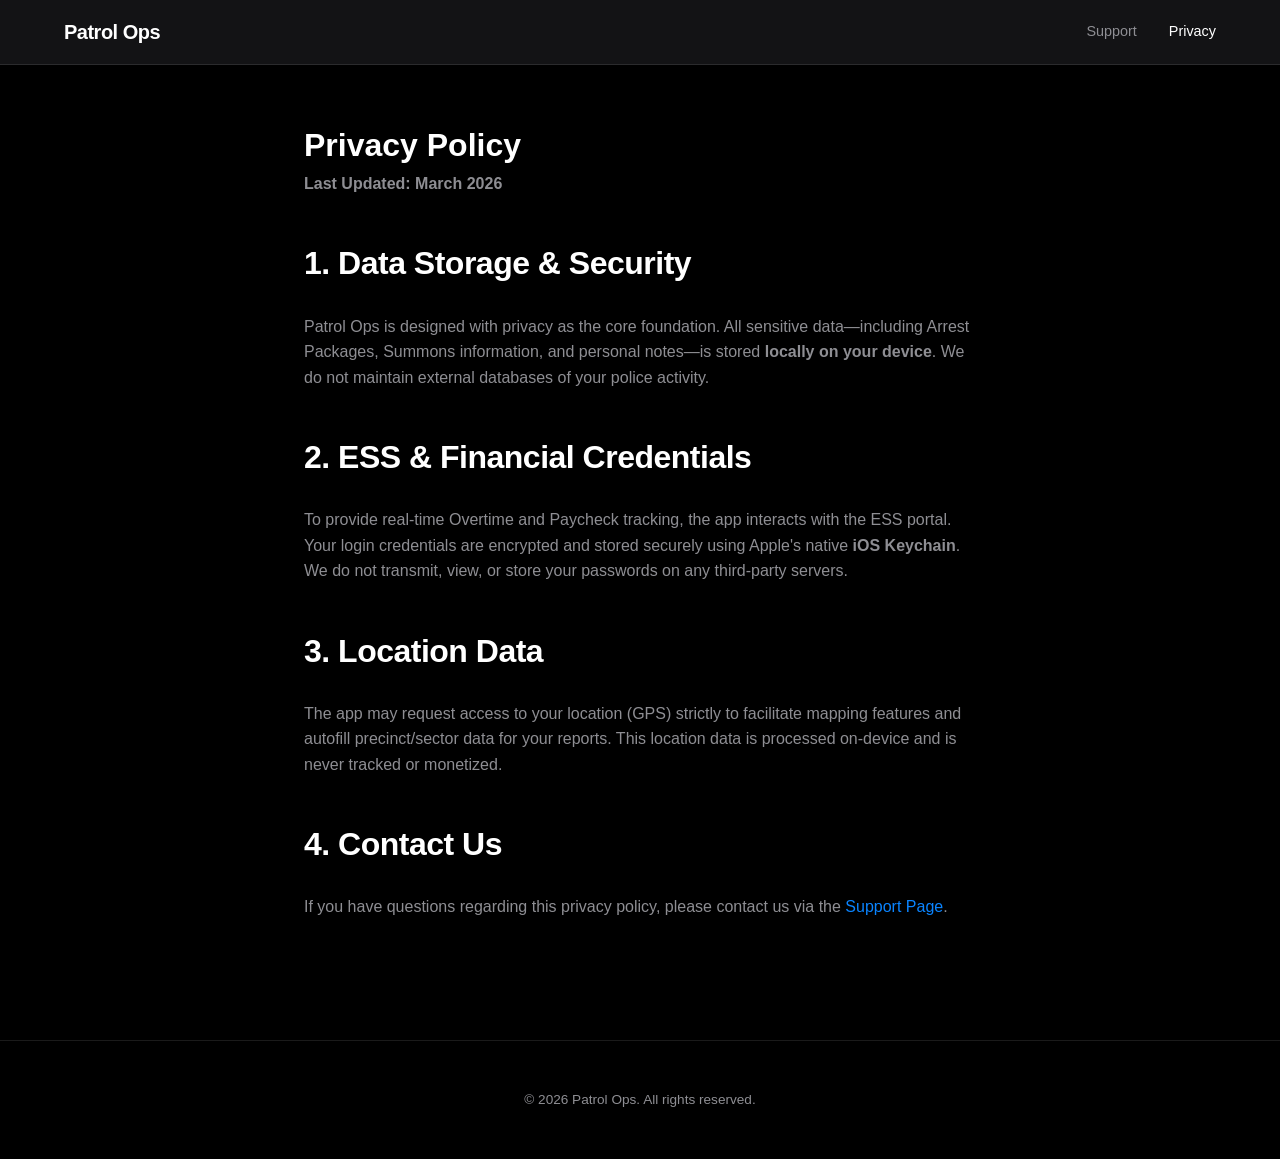
==== privacy.html @ f9f4a489 "Add privacy policy page" ====
<!DOCTYPE html>
<html lang="en">
<head>
    <meta charset="UTF-8">
    <meta name="viewport" content="width=device-width, initial-scale=1.0">
    <title>Privacy Policy | Patrol Ops</title>
    <link rel="stylesheet" href="styles.css">
</head>
<body>

    <nav>
        <div class="logo"><a href="index.html" style="color: white;">Patrol Ops</a></div>
        <div class="nav-links">
            <a href="support.html">Support</a>
            <a href="privacy.html" style="color: white;">Privacy</a>
        </div>
    </nav>

    <main class="section-container">
        <h1>Privacy Policy</h1>
        <p><strong>Last Updated: March 2026</strong></p>
        
        <br>

        <h2>1. Data Storage & Security</h2>
        <p>Patrol Ops is designed with privacy as the core foundation. All sensitive data—including Arrest Packages, Summons information, and personal notes—is stored <strong>locally on your device</strong>. We do not maintain external databases of your police activity.</p>

        <br>

        <h2>2. ESS & Financial Credentials</h2>
        <p>To provide real-time Overtime and Paycheck tracking, the app interacts with the ESS portal. Your login credentials are encrypted and stored securely using Apple's native <strong>iOS Keychain</strong>. We do not transmit, view, or store your passwords on any third-party servers.</p>

        <br>

        <h2>3. Location Data</h2>
        <p>The app may request access to your location (GPS) strictly to facilitate mapping features and autofill precinct/sector data for your reports. This location data is processed on-device and is never tracked or monetized.</p>

        <br>

        <h2>4. Contact Us</h2>
        <p>If you have questions regarding this privacy policy, please contact us via the <a href="support.html">Support Page</a>.</p>
    </main>

    <footer>
        <p>&copy; 2026 Patrol Ops. All rights reserved.</p>
    </footer>

</body>
</html>
---- styles.css ----
/* --- GLOBAL VARIABLES --- */
:root {
    --bg-color: #000000;
    --card-bg: #1c1c1e;
    --text-primary: #ffffff;
    --text-secondary: #8e8e93;
    --accent-blue: #0a84ff;
    --accent-green: #34c759;
    --nav-blur: rgba(28, 28, 30, 0.7);
}

/* --- RESET & TYPOGRAPHY --- */
* {
    margin: 0;
    padding: 0;
    box-sizing: border-box;
}

body {
    font-family: -apple-system, BlinkMacSystemFont, "Segoe UI", Roboto, Helvetica, Arial, sans-serif;
    background-color: var(--bg-color);
    color: var(--text-primary);
    line-height: 1.6;
    -webkit-font-smoothing: antialiased;
}

a {
    color: var(--accent-blue);
    text-decoration: none;
    transition: opacity 0.2s ease;
}

a:hover {
    opacity: 0.8;
}

/* --- NAVIGATION --- */
nav {
    position: fixed;
    top: 0;
    width: 100%;
    padding: 1rem 5%;
    display: flex;
    justify-content: space-between;
    align-items: center;
    background-color: var(--nav-blur);
    backdrop-filter: blur(20px);
    -webkit-backdrop-filter: blur(20px);
    z-index: 1000;
    border-bottom: 1px solid rgba(255, 255, 255, 0.1);
}

.logo {
    font-size: 1.25rem;
    font-weight: 700;
    letter-spacing: -0.5px;
    color: var(--text-primary);
}

.nav-links {
    display: flex;
    gap: 2rem;
}

.nav-links a {
    color: var(--text-secondary);
    font-size: 0.9rem;
    font-weight: 500;
}

.nav-links a:hover {
    color: var(--text-primary);
}

/* --- HERO SECTION --- */
.hero {
    margin-top: 120px;
    padding: 0 5%;
    text-align: center;
    display: flex;
    flex-direction: column;
    align-items: center;
}

.hero h1 {
    font-size: 3.5rem;
    font-weight: 800;
    letter-spacing: -1.5px;
    margin-bottom: 1rem;
    line-height: 1.1;
}

.hero p {
    font-size: 1.25rem;
    color: var(--text-secondary);
    max-width: 600px;
    margin-bottom: 2.5rem;
}

.download-btn {
    display: inline-block;
    background-color: var(--text-primary);
    color: var(--bg-color);
    padding: 12px 24px;
    border-radius: 30px;
    font-weight: 600;
    font-size: 1rem;
    margin-bottom: 4rem;
}

.download-btn:hover {
    opacity: 0.9;
    color: var(--bg-color);
}

.hero-mockup-container {
    max-width: 800px;
    width: 100%;
    margin: 0 auto;
}

.hero-mockup-container img {
    width: 100%;
    height: auto;
    border-radius: 20px;
    box-shadow: 0 20px 40px rgba(0,0,0,0.5);
}

/* --- CONTENT SECTIONS --- */
.section-container {
    max-width: 800px;
    margin: 120px auto;
    padding: 0 5%;
}

.section-container h2 {
    font-size: 2rem;
    margin-bottom: 1.5rem;
    letter-spacing: -0.5px;
}

.section-container p {
    color: var(--text-secondary);
    margin-bottom: 1rem;
}

/* --- FEATURES GRID --- */
.features-grid {
    display: grid;
    grid-template-columns: repeat(auto-fit, minmax(250px, 1fr));
    gap: 2rem;
    margin-top: 4rem;
}

.feature-card {
    background-color: var(--card-bg);
    padding: 2rem;
    border-radius: 16px;
    text-align: left;
}

.feature-card h3 {
    margin-bottom: 0.5rem;
    font-size: 1.2rem;
}

/* --- FOOTER --- */
footer {
    text-align: center;
    padding: 3rem 5%;
    border-top: 1px solid rgba(255, 255, 255, 0.1);
    color: var(--text-secondary);
    font-size: 0.85rem;
    margin-top: 4rem;
}

/* --- RESPONSIVE --- */
@media (max-width: 768px) {
    .hero h1 { font-size: 2.5rem; }
    .hero p { font-size: 1.1rem; }
}
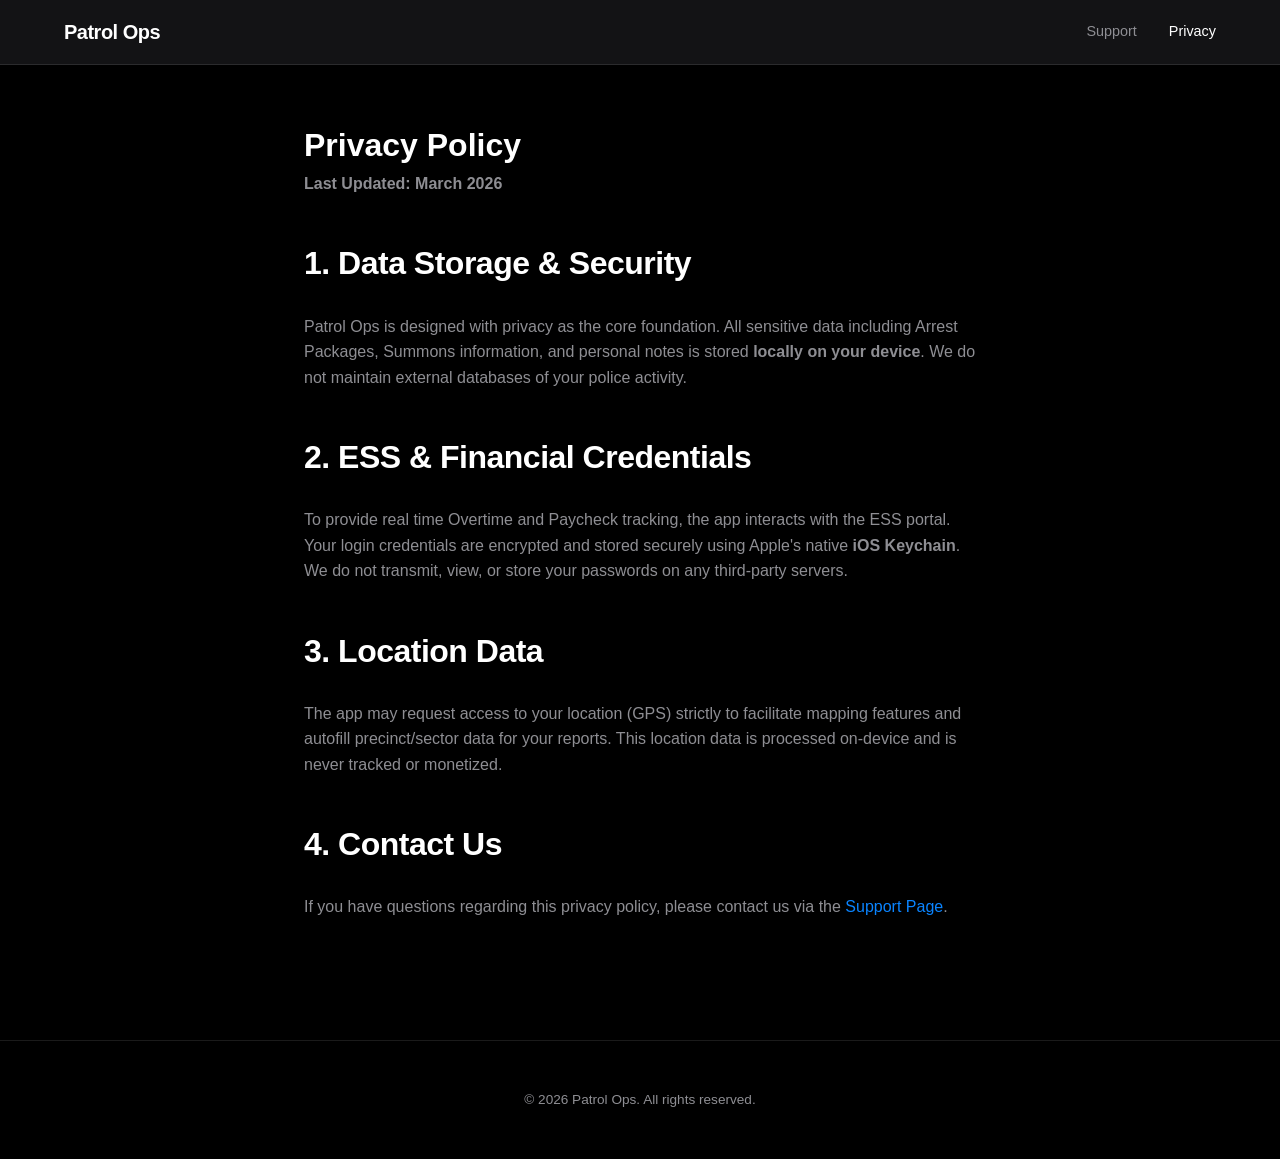
==== commit 9b79c2e6: "Fix grammar and punctuation in privacy.html" ====
--- a/privacy.html
+++ b/privacy.html
@@ -23,12 +23,12 @@
         <br>
 
         <h2>1. Data Storage & Security</h2>
-        <p>Patrol Ops is designed with privacy as the core foundation. All sensitive data—including Arrest Packages, Summons information, and personal notes—is stored <strong>locally on your device</strong>. We do not maintain external databases of your police activity.</p>
+        <p>Patrol Ops is designed with privacy as the core foundation. All sensitive data including Arrest Packages, Summons information, and personal notes is stored <strong>locally on your device</strong>. We do not maintain external databases of your police activity.</p>
 
         <br>
 
         <h2>2. ESS & Financial Credentials</h2>
-        <p>To provide real-time Overtime and Paycheck tracking, the app interacts with the ESS portal. Your login credentials are encrypted and stored securely using Apple's native <strong>iOS Keychain</strong>. We do not transmit, view, or store your passwords on any third-party servers.</p>
+        <p>To provide real time Overtime and Paycheck tracking, the app interacts with the ESS portal. Your login credentials are encrypted and stored securely using Apple's native <strong>iOS Keychain</strong>. We do not transmit, view, or store your passwords on any third-party servers.</p>
 
         <br>
 
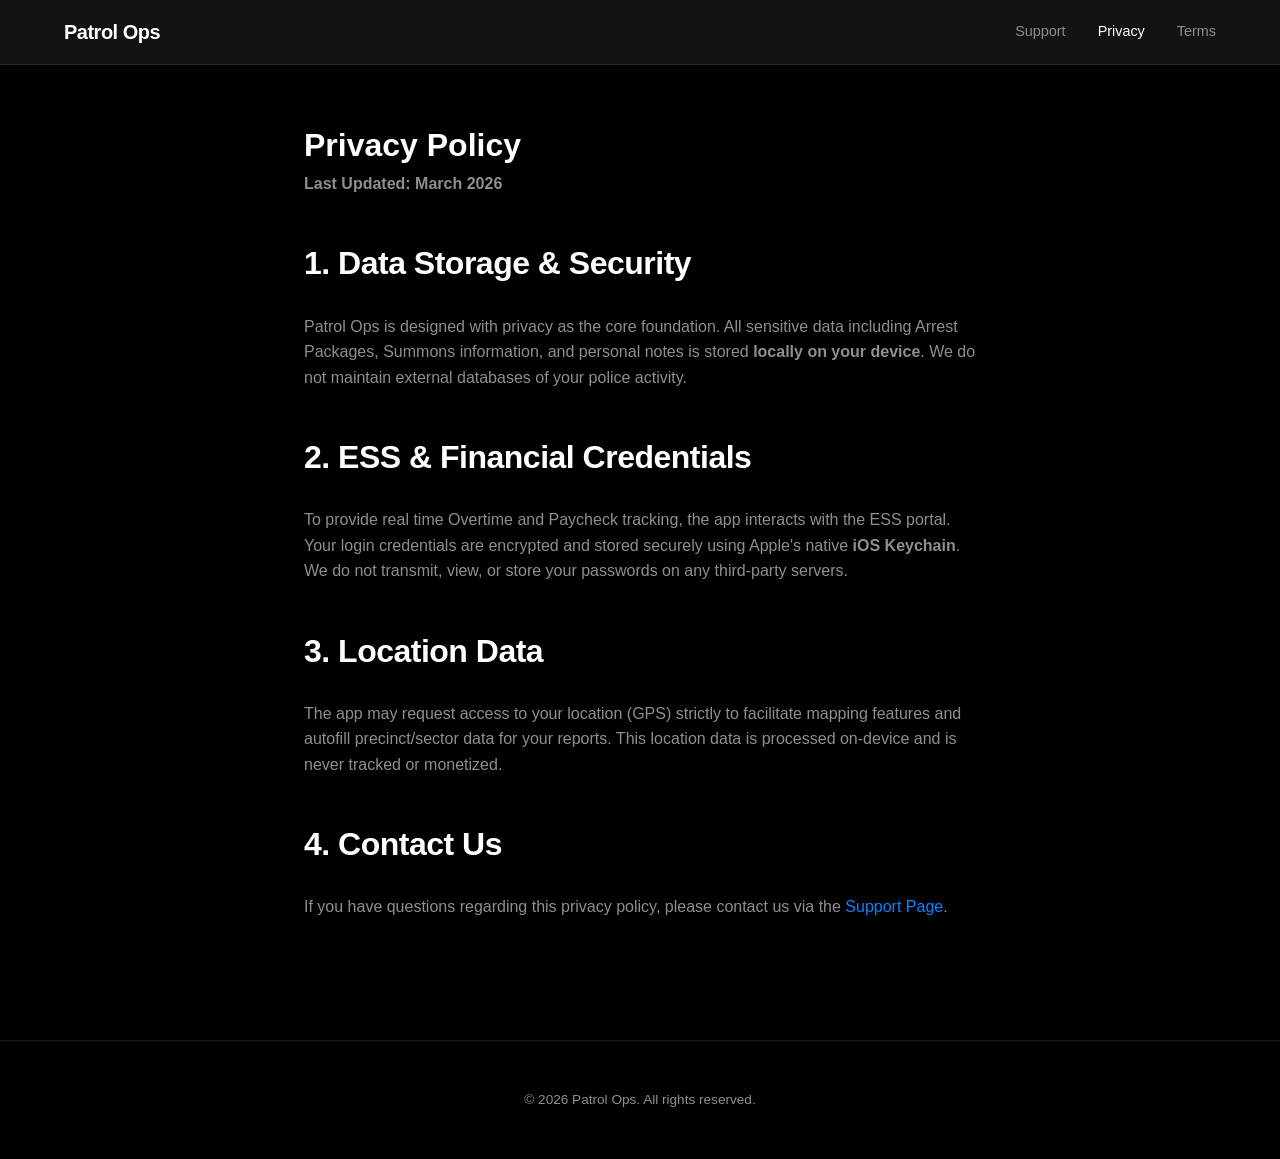
==== commit 23b032cd: "Add Terms link to navigation in privacy.html" ====
--- a/privacy.html
+++ b/privacy.html
@@ -13,6 +13,7 @@
         <div class="nav-links">
             <a href="support.html">Support</a>
             <a href="privacy.html" style="color: white;">Privacy</a>
+            <a href="terms.html">Terms</a>
         </div>
     </nav>
 
